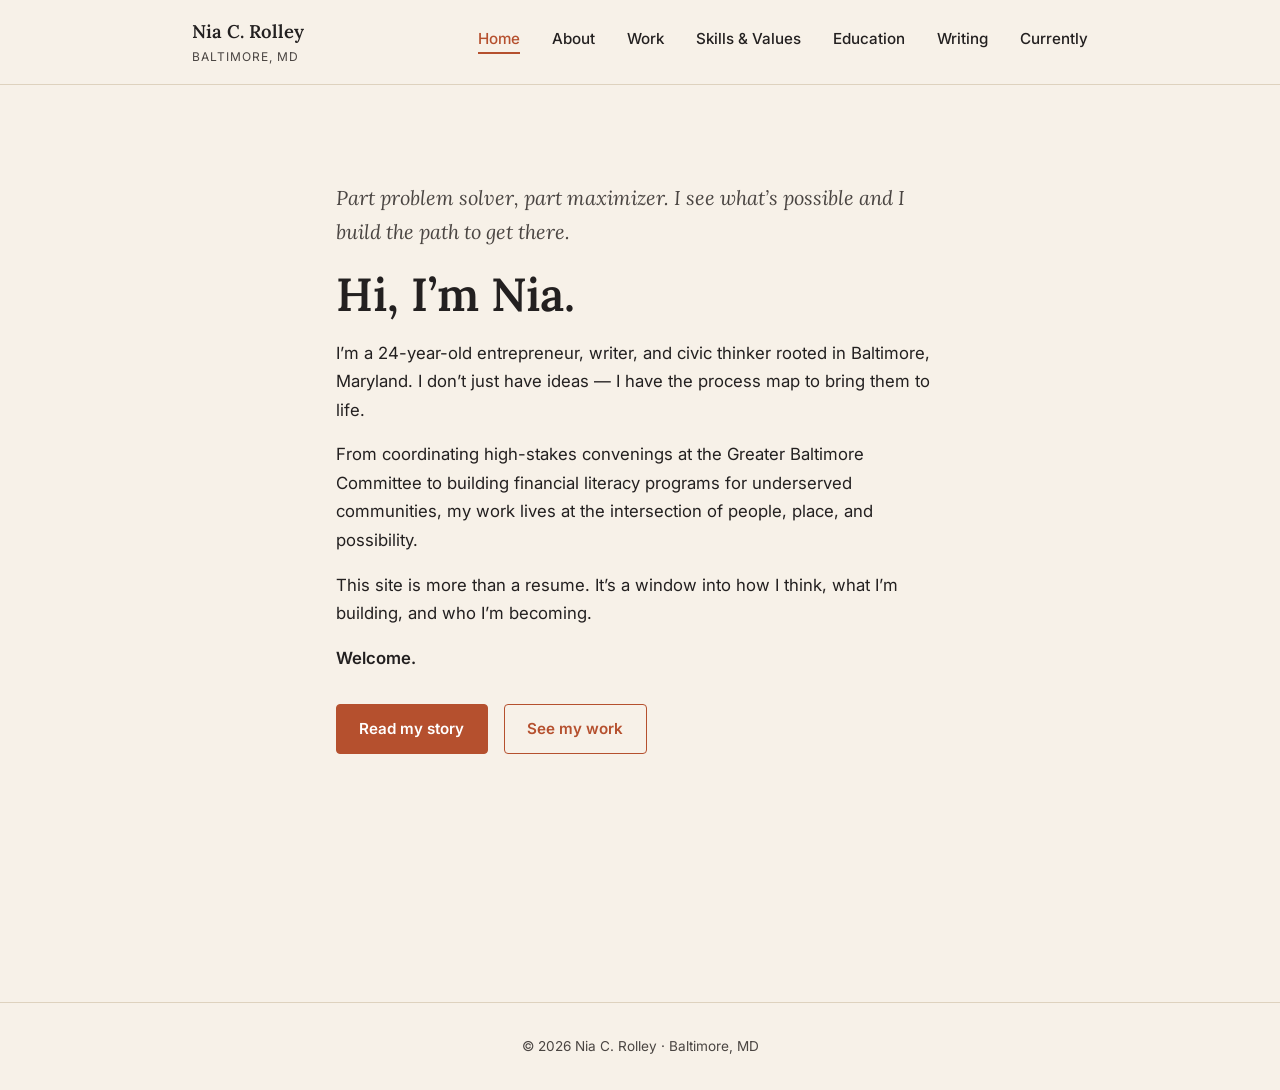
==== index.html @ 4105a6b1 "Initial commit: portfolio site with all 7 pages Plain HTML/CSS/JS static site for Nia C. Rolley's pe" ====
<!DOCTYPE html>
<html lang="en">
<head>
  <meta charset="UTF-8" />
  <meta name="viewport" content="width=device-width, initial-scale=1.0" />
  <title>Nia C. Rolley — Home</title>
  <meta name="description" content="Nia C. Rolley is an entrepreneur, writer, and civic thinker based in Baltimore, MD." />

  <!-- Google Fonts: Lora (headings) + Inter (body). See css/style.css section 1
       if you ever want to swap these out for different fonts. -->
  <link rel="preconnect" href="https://fonts.googleapis.com" />
  <link href="https://fonts.googleapis.com/css2?family=Lora:wght@500;600;700&family=Inter:wght@400;500;600&display=swap" rel="stylesheet" />

  <!-- Site stylesheet -->
  <link rel="stylesheet" href="css/style.css" />
</head>
<body>

  <!-- ============================= HEADER ============================= -->
  <!-- This same header block appears at the top of every page. If you add
       a new page to the site, copy this block into it and update the nav
       links to match. -->
  <header class="site-header">
    <div class="header-inner">
      <a href="index.html" class="site-title">
        Nia C. Rolley
        <span class="site-tagline">Baltimore, MD</span>
      </a>

      <button class="nav-toggle" aria-label="Toggle navigation menu" aria-expanded="false">
        <span></span><span></span><span></span>
      </button>

      <nav aria-label="Main navigation">
        <ul class="nav-list">
          <li><a href="index.html">Home</a></li>
          <li><a href="about.html">About</a></li>
          <li><a href="work.html">Work</a></li>
          <li><a href="skills-and-values.html">Skills &amp; Values</a></li>
          <li><a href="education.html">Education</a></li>
          <li><a href="writing.html">Writing</a></li>
          <li><a href="currently.html">Currently</a></li>
        </ul>
      </nav>
    </div>
  </header>

  <!-- ============================== MAIN =============================== -->
  <main>

    <!-- Hero: the big opening statement -->
    <section class="hero">
      <div class="container">
        <p class="lede">Part problem solver, part maximizer. I see what&rsquo;s possible and I build the path to get there.</p>
        <h1>Hi, I&rsquo;m Nia.</h1>
        <p>I&rsquo;m a 24-year-old entrepreneur, writer, and civic thinker rooted in Baltimore, Maryland. I don&rsquo;t just have ideas &mdash; I have the process map to bring them to life.</p>
        <p>From coordinating high-stakes convenings at the Greater Baltimore Committee to building financial literacy programs for underserved communities, my work lives at the intersection of people, place, and possibility.</p>
        <p>This site is more than a resume. It&rsquo;s a window into how I think, what I&rsquo;m building, and who I&rsquo;m becoming.</p>
        <p><strong>Welcome.</strong></p>

        <div class="btn-group">
          <a href="about.html" class="btn">Read my story</a>
          <a href="work.html" class="btn btn-outline">See my work</a>
        </div>
      </div>
    </section>

  </main>

  <!-- ============================= FOOTER =============================== -->
  <footer class="site-footer">
    <p>&copy; 2026 Nia C. Rolley &middot; Baltimore, MD</p>
  </footer>

  <!-- Site script: handles nav highlighting + mobile menu toggle -->
  <script src="js/main.js"></script>
</body>
</html>
---- css/style.css ----
/* ==========================================================================
   NIA C. ROLLEY — SITE STYLES
   ==========================================================================
   This file controls the look of every page. It's organized top to bottom:

     1. Variables      -- all colors & fonts live here. Change a value once,
                           it updates everywhere on the site.
     2. Reset & base    -- resets browser defaults, sets up body text
     3. Layout          -- the shared page shell (container widths, spacing)
     4. Typography      -- headings, paragraphs, links, lists
     5. Header & nav     -- the top bar with the site title and menu
     6. Buttons & tags   -- small reusable UI pieces (buttons, "coming soon"
                           badges, pill labels)
     7. Components       -- bigger reusable blocks (hero, cards, job entries)
     8. Footer
     9. Responsive       -- adjustments for small screens (phones/tablets)

   Tip: search this file for a section header (e.g. "5. HEADER & NAV") to
   jump straight to the part you want to edit.
   ========================================================================== */


/* --------------------------------------------------------------------------
   1. VARIABLES
   These are "CSS custom properties." Think of them as named nicknames for
   values you use over and over. Change the hex code here once, and every
   place that uses var(--color-brick) updates automatically.
   -------------------------------------------------------------------------- */
:root {
  /* --- Color palette: "Brick & Ink" ---
     brick    = warm terracotta, used for links/headings/accents
     cream    = warm off-white, the main page background
     cream-alt = a slightly deeper cream, used for card backgrounds
     ink      = near-black, used for body text
     sage     = muted green, used for small secondary details */
  --color-brick: #B5502E;
  --color-brick-dark: #8F3F22;
  --color-cream: #F7F1E8;
  --color-cream-alt: #EFE5D5;
  --color-ink: #232020;
  --color-ink-soft: #4A4542; /* a lighter version of ink, for secondary text */
  --color-sage: #7A8B6F;
  --color-white: #FFFFFF;
  --color-border: #DED2BE; /* soft line color used for rules/dividers */

  /* --- Fonts ---
     heading = Lora (serif) — used for all headings, feels editorial/warm
     body    = Inter (sans-serif) — used for paragraphs, feels clean/readable
     Both are loaded from Google Fonts in the <head> of each HTML page. */
  --font-heading: "Lora", Georgia, "Times New Roman", serif;
  --font-body: "Inter", -apple-system, BlinkMacSystemFont, "Segoe UI", sans-serif;

  /* --- Spacing scale ---
     Using a consistent set of spacing values (instead of random numbers)
     keeps the whole site feeling intentional. */
  --space-xs: 0.5rem;
  --space-sm: 1rem;
  --space-md: 2rem;
  --space-lg: 3.5rem;
  --space-xl: 6rem;

  /* --- Layout widths --- */
  --content-width: 42rem;   /* comfortable reading width for paragraphs */
  --wide-width: 60rem;      /* wider width for the header, grids, etc. */
}


/* --------------------------------------------------------------------------
   2. RESET & BASE
   Browsers apply their own default spacing/sizing to elements. This section
   clears that out so we start from a predictable, clean slate.
   -------------------------------------------------------------------------- */
* {
  box-sizing: border-box; /* padding/borders no longer add to an element's width */
  margin: 0;
  padding: 0;
}

html {
  scroll-behavior: smooth;
}

body {
  font-family: var(--font-body);
  font-size: 1.05rem;
  line-height: 1.7;
  color: var(--color-ink);
  background-color: var(--color-cream);
}

img {
  max-width: 100%;
  display: block;
}

/* --------------------------------------------------------------------------
   3. LAYOUT
   .container centers content and keeps it from stretching edge-to-edge on
   wide screens. Most sections on the site sit inside one of these.
   -------------------------------------------------------------------------- */
.container {
  width: 100%;
  max-width: var(--content-width);
  margin: 0 auto;
  padding: 0 var(--space-md);
}

.container-wide {
  width: 100%;
  max-width: var(--wide-width);
  margin: 0 auto;
  padding: 0 var(--space-md);
}

main {
  display: block;
  padding-bottom: var(--space-xl);
}

section {
  padding-top: var(--space-lg);
}

/* A thin horizontal rule used to separate sections, echoing a printed
   program or broadsheet layout. */
.rule {
  border: none;
  border-top: 1px solid var(--color-border);
  margin: var(--space-lg) 0;
}


/* --------------------------------------------------------------------------
   4. TYPOGRAPHY
   -------------------------------------------------------------------------- */
h1, h2, h3, h4 {
  font-family: var(--font-heading);
  font-weight: 600;
  line-height: 1.25;
  color: var(--color-ink);
}

h1 {
  font-size: clamp(2rem, 5vw, 2.9rem);
  margin-bottom: var(--space-sm);
}

h2 {
  font-size: clamp(1.5rem, 3vw, 1.9rem);
  margin-bottom: var(--space-sm);
  color: var(--color-brick);
}

h3 {
  font-size: 1.25rem;
  margin-bottom: var(--space-xs);
}

p {
  margin-bottom: var(--space-sm);
  max-width: 65ch; /* keeps paragraph lines from getting too wide to read comfortably */
}

.lede {
  /* An intro/opening paragraph, styled slightly larger for emphasis. */
  font-size: 1.25rem;
  color: var(--color-ink-soft);
  font-family: var(--font-heading);
  font-style: italic;
}

a {
  color: var(--color-brick);
  text-decoration: underline;
  text-decoration-color: var(--color-border);
  text-underline-offset: 3px;
  transition: color 0.15s ease, text-decoration-color 0.15s ease;
}

a:hover {
  color: var(--color-brick-dark);
  text-decoration-color: var(--color-brick-dark);
}

ul, ol {
  margin: 0 0 var(--space-sm) var(--space-md);
}

li {
  margin-bottom: var(--space-xs);
}

strong {
  font-weight: 600;
}


/* --------------------------------------------------------------------------
   5. HEADER & NAV
   -------------------------------------------------------------------------- */
.site-header {
  position: sticky;
  top: 0;
  z-index: 10;
  background-color: var(--color-cream);
  border-bottom: 1px solid var(--color-border);
}

.header-inner {
  max-width: var(--wide-width);
  margin: 0 auto;
  padding: var(--space-sm) var(--space-md);
  display: flex;
  align-items: center;
  justify-content: space-between;
  flex-wrap: wrap;
}

.site-title {
  font-family: var(--font-heading);
  font-weight: 600;
  font-size: 1.15rem;
  color: var(--color-ink);
  text-decoration: none;
}

.site-title:hover {
  color: var(--color-brick);
}

.site-tagline {
  display: block;
  font-family: var(--font-body);
  font-size: 0.75rem;
  font-weight: 400;
  color: var(--color-ink-soft);
  text-transform: uppercase;
  letter-spacing: 0.08em;
}

/* The nav menu itself */
.nav-list {
  list-style: none;
  display: flex;
  gap: var(--space-md);
  margin: 0;
}

.nav-list a {
  text-decoration: none;
  color: var(--color-ink);
  font-size: 0.95rem;
  font-weight: 500;
  padding: 0.25rem 0;
  border-bottom: 2px solid transparent;
}

.nav-list a:hover,
.nav-list a.active {
  color: var(--color-brick);
  border-bottom-color: var(--color-brick);
}

/* Hamburger button — hidden on desktop, shown on small screens (see
   section 9, RESPONSIVE, near the bottom of this file). */
.nav-toggle {
  display: none;
  flex-direction: column;
  justify-content: space-between;
  width: 26px;
  height: 18px;
  background: none;
  border: none;
  cursor: pointer;
  padding: 0;
}

.nav-toggle span {
  display: block;
  height: 2px;
  width: 100%;
  background-color: var(--color-ink);
}


/* --------------------------------------------------------------------------
   6. BUTTONS & TAGS
   -------------------------------------------------------------------------- */
.btn {
  display: inline-block;
  font-family: var(--font-body);
  font-weight: 600;
  font-size: 0.95rem;
  color: var(--color-white);
  background-color: var(--color-brick);
  padding: 0.7rem 1.4rem;
  border-radius: 4px;
  text-decoration: none;
  border: 1px solid var(--color-brick);
  transition: background-color 0.15s ease, color 0.15s ease;
}

.btn:hover {
  background-color: var(--color-brick-dark);
  border-color: var(--color-brick-dark);
  color: var(--color-white);
}

.btn-outline {
  background-color: transparent;
  color: var(--color-brick);
}

.btn-outline:hover {
  background-color: var(--color-brick);
  color: var(--color-white);
}

.btn-group {
  display: flex;
  gap: var(--space-sm);
  flex-wrap: wrap;
  margin-top: var(--space-md);
}

/* Small uppercase pill label, used for "Coming Soon" and section eyebrows */
.tag {
  display: inline-block;
  font-size: 0.7rem;
  font-weight: 600;
  text-transform: uppercase;
  letter-spacing: 0.08em;
  color: var(--color-white);
  background-color: var(--color-sage);
  padding: 0.25rem 0.65rem;
  border-radius: 3px;
}

.eyebrow {
  display: block;
  font-size: 0.8rem;
  font-weight: 600;
  text-transform: uppercase;
  letter-spacing: 0.1em;
  color: var(--color-sage);
  margin-bottom: var(--space-xs);
}


/* --------------------------------------------------------------------------
   7. COMPONENTS
   -------------------------------------------------------------------------- */

/* --- Hero (used at the top of the Home page) --- */
.hero {
  padding-top: var(--space-xl);
  padding-bottom: var(--space-lg);
}

/* --- Card: a bordered content block, used for jobs, writing entries, etc. --- */
.card {
  background-color: var(--color-cream-alt);
  border: 1px solid var(--color-border);
  border-radius: 6px;
  padding: var(--space-md);
  margin-bottom: var(--space-md);
}

.card h3 {
  font-family: var(--font-heading);
  color: var(--color-ink);
}

.card .role {
  color: var(--color-brick);
  font-weight: 600;
  display: block;
  margin-bottom: var(--space-xs);
}

.card p:last-child {
  margin-bottom: 0;
}

/* --- Coming soon card: a dashed, quieter variant of .card --- */
.card-coming-soon {
  background-color: transparent;
  border: 1px dashed var(--color-border);
  border-radius: 6px;
  padding: var(--space-md);
  margin-bottom: var(--space-md);
}

.card-coming-soon h3 {
  color: var(--color-ink-soft);
}

/* --- Value/skill list item with a bold lead-in term --- */
.value-item {
  margin-bottom: var(--space-sm);
  list-style: none;
  padding-left: var(--space-md);
  position: relative;
}

.value-item::before {
  content: "\2014"; /* em dash */
  position: absolute;
  left: 0;
  color: var(--color-brick);
}

/* --- Currently page: simple two-column definition-style layout --- */
.currently-item {
  margin-bottom: var(--space-lg);
}

.currently-item h3 {
  color: var(--color-brick);
  font-family: var(--font-body);
  text-transform: uppercase;
  font-size: 0.85rem;
  letter-spacing: 0.08em;
  margin-bottom: var(--space-xs);
}

/* --------------------------------------------------------------------------
   8. FOOTER
   -------------------------------------------------------------------------- */
.site-footer {
  border-top: 1px solid var(--color-border);
  padding: var(--space-md);
  margin-top: var(--space-xl);
}

.site-footer p {
  max-width: none;
  text-align: center;
  font-size: 0.85rem;
  color: var(--color-ink-soft);
  margin-bottom: 0;
}


/* --------------------------------------------------------------------------
   9. RESPONSIVE
   Below 700px wide (most phones), collapse the nav into a hamburger menu.
   -------------------------------------------------------------------------- */
@media (max-width: 700px) {
  .nav-toggle {
    display: flex;
  }

  .nav-list {
    display: none;
    flex-direction: column;
    width: 100%;
    gap: var(--space-sm);
    padding-top: var(--space-sm);
  }

  /* JS adds the "open" class to .nav-list when the hamburger is tapped */
  .nav-list.open {
    display: flex;
  }

  .header-inner {
    flex-direction: column;
    align-items: flex-start;
  }

  .header-inner .nav-toggle {
    position: absolute;
    top: var(--space-sm);
    right: var(--space-md);
  }

  .header-inner {
    position: relative;
  }
}
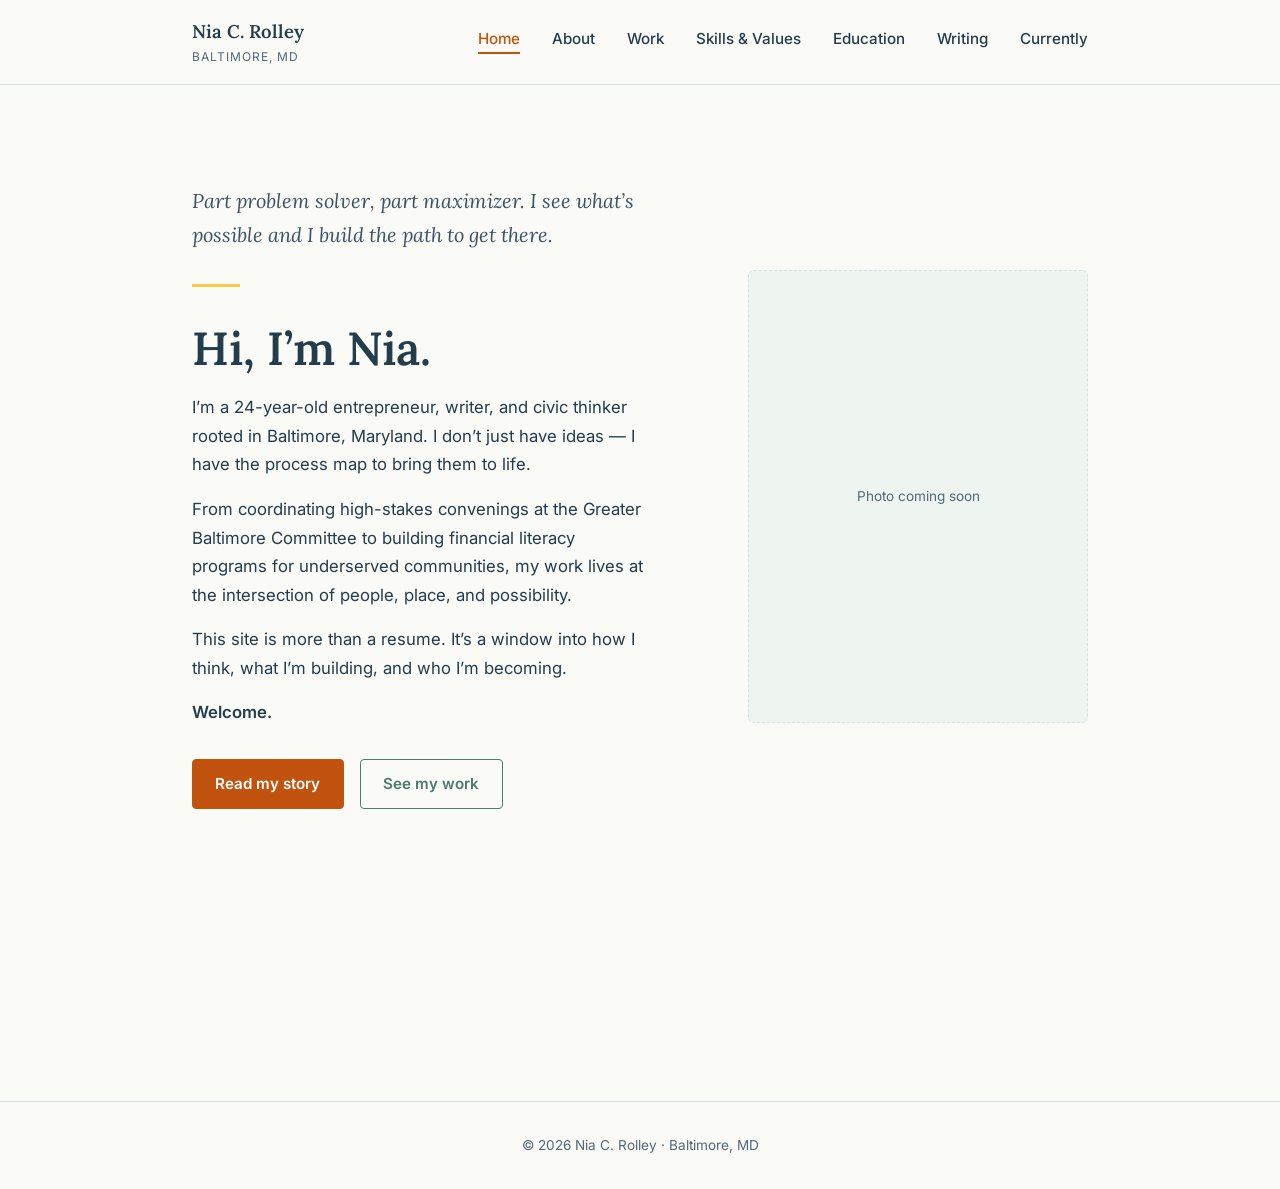
==== commit 39f4de99: "Add pull quotes, rework homepage hero, restructure Skills & Values, add school cards - About: Toni M" ====
--- a/index.html
+++ b/index.html
@@ -49,18 +49,31 @@
   <main>
 
     <!-- Hero: the big opening statement -->
-    <section class="hero">
-      <div class="container">
-        <p class="lede">Part problem solver, part maximizer. I see what&rsquo;s possible and I build the path to get there.</p>
-        <h1>Hi, I&rsquo;m Nia.</h1>
-        <p>I&rsquo;m a 24-year-old entrepreneur, writer, and civic thinker rooted in Baltimore, Maryland. I don&rsquo;t just have ideas &mdash; I have the process map to bring them to life.</p>
-        <p>From coordinating high-stakes convenings at the Greater Baltimore Committee to building financial literacy programs for underserved communities, my work lives at the intersection of people, place, and possibility.</p>
-        <p>This site is more than a resume. It&rsquo;s a window into how I think, what I&rsquo;m building, and who I&rsquo;m becoming.</p>
-        <p><strong>Welcome.</strong></p>
+    <section class="hero hero-home">
+      <div class="container-wide">
+        <div class="hero-grid">
 
-        <div class="btn-group">
-          <a href="about.html" class="btn">Read my story</a>
-          <a href="work.html" class="btn btn-outline">See my work</a>
+          <div class="hero-text">
+            <p class="lede">Part problem solver, part maximizer. I see what&rsquo;s possible and I build the path to get there.</p>
+            <h1>Hi, I&rsquo;m Nia.</h1>
+            <p>I&rsquo;m a 24-year-old entrepreneur, writer, and civic thinker rooted in Baltimore, Maryland. I don&rsquo;t just have ideas &mdash; I have the process map to bring them to life.</p>
+            <p>From coordinating high-stakes convenings at the Greater Baltimore Committee to building financial literacy programs for underserved communities, my work lives at the intersection of people, place, and possibility.</p>
+            <p>This site is more than a resume. It&rsquo;s a window into how I think, what I&rsquo;m building, and who I&rsquo;m becoming.</p>
+            <p><strong>Welcome.</strong></p>
+
+            <div class="btn-group">
+              <a href="about.html" class="btn">Read my story</a>
+              <a href="work.html" class="btn btn-outline">See my work</a>
+            </div>
+          </div>
+
+          <!-- Placeholder for a future headshot. Once you have a photo,
+               replace this whole <div> with:
+               <img src="assets/nia-photo.jpg" alt="Nia C. Rolley" style="border-radius:6px;" /> -->
+          <div class="hero-photo-placeholder">
+            Photo coming soon
+          </div>
+
         </div>
       </div>
     </section>
--- a/css/style.css
+++ b/css/style.css
@@ -27,21 +27,37 @@
    place that uses var(--color-brick) updates automatically.
    -------------------------------------------------------------------------- */
 :root {
-  /* --- Color palette: "Brick & Ink" ---
-     brick    = warm terracotta, used for links/headings/accents
-     cream    = warm off-white, the main page background
-     cream-alt = a slightly deeper cream, used for card backgrounds
-     ink      = near-black, used for body text
-     sage     = muted green, used for small secondary details */
-  --color-brick: #B5502E;
-  --color-brick-dark: #8F3F22;
-  --color-cream: #F7F1E8;
-  --color-cream-alt: #EFE5D5;
-  --color-ink: #232020;
-  --color-ink-soft: #4A4542; /* a lighter version of ink, for secondary text */
-  --color-sage: #7A8B6F;
+  /* --- Color palette: coolors.co/palette/233d4d-fe7f2d-fcca46-a1c181-619b8a ---
+     brick    = the palette's orange (#FE7F2D), darkened for use as link/button
+                text so it's readable — the raw orange is too light on cream
+     cream    = warm off-white, the main page background (not from the
+                palette — the palette is all accent colors, so this stays a
+                neutral backdrop for them to sit on)
+     cream-alt = a pale mint tint, used for card backgrounds
+     ink      = the palette's navy (#233D4D), used for body text
+     ink-soft = a lighter navy, for secondary/muted text
+     sage     = the palette's sage green (#A1C181), used for small badges
+     gold     = the palette's gold (#FCCA46), used sparingly as a highlight
+     teal     = the palette's teal (#619B8A), used for secondary buttons */
+  --color-brick: #C1530E;
+  --color-brick-dark: #9C4209;
+  --color-cream: #FAFAF7;
+  --color-cream-alt: #EEF5F1;
+  --color-ink: #233D4D;
+  --color-ink-soft: #52697A; /* a lighter version of ink, for secondary text */
+  --color-sage: #A1C181;
+  --color-gold: #FCCA46;
+  --color-teal: #619B8A;
+  --color-teal-dark: #4C7C6F;
   --color-white: #FFFFFF;
-  --color-border: #DED2BE; /* soft line color used for rules/dividers */
+  --color-border: #D7E1E4; /* soft line color used for rules/dividers */
+  --color-lede: #3B5364; /* a darker, more readable shade for the homepage tagline */
+
+  /* Approximate height of the sticky header, used to vertically center the
+     homepage hero within the remaining viewport space. If you change the
+     header's padding/font sizes enough that its height shifts noticeably,
+     nudge this value to match. */
+  --header-height: 4.75rem;
 
   /* --- Fonts ---
      heading = Lora (serif) — used for all headings, feels editorial/warm
@@ -121,6 +137,13 @@
   padding-top: var(--space-lg);
 }
 
+/* Sections used as jump-nav targets (id="...") get extra top clearance
+   so anchor links don't scroll them in underneath the sticky header
+   (and sticky sub-nav, on pages that have one). */
+section[id] {
+  scroll-margin-top: 8rem;
+}
+
 /* A thin horizontal rule used to separate sections, echoing a printed
    program or broadsheet layout. */
 .rule {
@@ -164,15 +187,27 @@
 .lede {
   /* An intro/opening paragraph, styled slightly larger for emphasis. */
   font-size: 1.25rem;
-  color: var(--color-ink-soft);
+  color: var(--color-lede);
   font-family: var(--font-heading);
   font-style: italic;
+  margin-bottom: var(--space-md);
+}
+
+/* A short accent bar under the lede, so it reads as a distinct beat from
+   the heading that follows rather than blurring into one block. */
+.lede::after {
+  content: "";
+  display: block;
+  width: 3rem;
+  height: 3px;
+  background-color: var(--color-gold);
+  margin-top: var(--space-md);
 }
 
 a {
   color: var(--color-brick);
   text-decoration: underline;
-  text-decoration-color: var(--color-border);
+  text-decoration-color: var(--color-gold);
   text-underline-offset: 3px;
   transition: color 0.15s ease, text-decoration-color 0.15s ease;
 }
@@ -308,11 +343,12 @@
 
 .btn-outline {
   background-color: transparent;
-  color: var(--color-brick);
+  color: var(--color-teal-dark);
+  border-color: var(--color-teal-dark);
 }
 
 .btn-outline:hover {
-  background-color: var(--color-brick);
+  background-color: var(--color-teal-dark);
   color: var(--color-white);
 }
 
@@ -330,7 +366,7 @@
   font-weight: 600;
   text-transform: uppercase;
   letter-spacing: 0.08em;
-  color: var(--color-white);
+  color: var(--color-ink); /* dark text on the light sage background, for readability */
   background-color: var(--color-sage);
   padding: 0.25rem 0.65rem;
   border-radius: 3px;
@@ -342,7 +378,7 @@
   font-weight: 600;
   text-transform: uppercase;
   letter-spacing: 0.1em;
-  color: var(--color-sage);
+  color: var(--color-teal-dark); /* the light sage/teal don't have enough contrast as small text */
   margin-bottom: var(--space-xs);
 }
 
@@ -351,10 +387,54 @@
    7. COMPONENTS
    -------------------------------------------------------------------------- */
 
-/* --- Hero (used at the top of the Home page) --- */
+/* --- Hero: the intro section at the top of every page (About, Work, etc.
+   each have their own, plus the homepage). Keep this the plain, simple
+   version — the homepage's extra vertical-centering behavior lives in
+   .hero-home below, so it doesn't leak onto every other page. --- */
 .hero {
   padding-top: var(--space-xl);
   padding-bottom: var(--space-lg);
+}
+
+/* --- Homepage-only hero treatment: vertically centers the content in the
+   space below the header, instead of it sitting right under the nav with
+   a big empty gap on tall screens. Applied together with .hero, e.g.
+   <section class="hero hero-home">, only on index.html. --- */
+.hero.hero-home {
+  min-height: calc(100vh - var(--header-height));
+  display: flex;
+  align-items: center;
+  padding-top: var(--space-lg);
+  padding-bottom: var(--space-lg);
+}
+
+/* Two-column layout: text on the left, a photo placeholder on the right.
+   grid-template-columns gives the text column a bit more room than the
+   photo column. On mobile this collapses to one column (see RESPONSIVE). */
+.hero-grid {
+  display: grid;
+  grid-template-columns: 1.15fr 0.85fr;
+  gap: var(--space-xl);
+  align-items: center;
+  width: 100%;
+}
+
+/* Stand-in for a future headshot/photo. Swap this for an <img> tag once
+   you have a photo — e.g. <img src="assets/nia-photo.jpg" alt="Nia Rolley"> —
+   and you can delete the .hero-photo-placeholder rule below. */
+.hero-photo-placeholder {
+  aspect-ratio: 3 / 4;
+  width: 100%;
+  border: 1px dashed var(--color-border);
+  border-radius: 6px;
+  background-color: var(--color-cream-alt);
+  display: flex;
+  align-items: center;
+  justify-content: center;
+  text-align: center;
+  padding: var(--space-md);
+  color: var(--color-ink-soft);
+  font-size: 0.85rem;
 }
 
 /* --- Card: a bordered content block, used for jobs, writing entries, etc. --- */
@@ -382,10 +462,72 @@
   margin-bottom: 0;
 }
 
+/* --- School cards (Education page): a faint state-outline watermark in
+   the back corner, plus a small two-tone accent bar in the school's
+   colors under its name. Both are additions on top of .card, not a
+   replacement for it. --- */
+.school-card {
+  position: relative;
+  overflow: hidden;
+}
+
+/* Everything real (text, list, etc.) sits in here, with z-index above
+   the background outline — see the stacking note on .state-outline. */
+.school-card-content {
+  position: relative;
+  z-index: 1;
+}
+
+.state-outline {
+  position: absolute;
+  bottom: -0.5rem;
+  right: -0.5rem;
+  width: 8rem;
+  z-index: 0;
+  pointer-events: none;
+}
+
+.state-outline svg {
+  width: 100%;
+  height: auto;
+  display: block;
+}
+
+.state-outline path {
+  fill: currentColor;
+}
+
+.state-outline--maryland {
+  color: #00205B; /* Morgan State blue, at low opacity below */
+  opacity: 0.07;
+}
+
+.state-outline--georgia {
+  color: #002D72; /* Spelman blue, at low opacity below */
+  opacity: 0.07;
+}
+
+.school-accent {
+  display: block;
+  width: 3rem;
+  height: 4px;
+  border-radius: 2px;
+  margin-bottom: var(--space-sm);
+}
+
+.school-accent--morgan {
+  background: linear-gradient(to right, #00205B 50%, #F68B1F 50%);
+}
+
+.school-accent--spelman {
+  background: linear-gradient(to right, #002D72 50%, #FFFFFF 50%);
+  border: 1px solid var(--color-border); /* keeps the white half visible against the card */
+}
+
 /* --- Coming soon card: a dashed, quieter variant of .card --- */
 .card-coming-soon {
   background-color: transparent;
-  border: 1px dashed var(--color-border);
+  border: 1px dashed var(--color-gold);
   border-radius: 6px;
   padding: var(--space-md);
   margin-bottom: var(--space-md);
@@ -395,19 +537,113 @@
   color: var(--color-ink-soft);
 }
 
-/* --- Value/skill list item with a bold lead-in term --- */
-.value-item {
+/* --- Value/teaching card grid: used on the Skills & Values page to turn
+   a list of short points (a bolded term + one sentence) into a scannable
+   2-up grid instead of a long vertical list. Stacks to 1 column on
+   mobile — see RESPONSIVE. --- */
+.value-grid {
+  display: grid;
+  grid-template-columns: 1fr 1fr;
+  gap: var(--space-md);
+  margin: var(--space-md) 0 var(--space-lg);
+}
+
+.value-card {
+  background-color: var(--color-cream-alt);
+  border: 1px solid var(--color-border);
+  border-radius: 6px;
+  padding: var(--space-md);
+}
+
+.value-card h3 {
+  font-family: var(--font-heading);
+  color: var(--color-brick);
+  font-size: 1.1rem;
+  margin-bottom: var(--space-xs);
+}
+
+.value-card p {
+  margin-bottom: 0;
+  max-width: none;
+}
+
+/* A small line icon, shown above the title on cards that have one (the
+   Teaching grid). Cards without a .card-icon (Core Values) just skip it. */
+.card-icon {
   margin-bottom: var(--space-sm);
-  list-style: none;
+}
+
+.card-icon svg {
+  width: 28px;
+  height: 28px;
+  display: block;
+  stroke: var(--color-brick);
+  fill: none;
+  stroke-width: 1.8;
+  stroke-linecap: round;
+  stroke-linejoin: round;
+}
+
+/* --- Sub-navigation: quick jump links to sections on a long page.
+   Sits just under the main header, styled much lighter than it (no
+   background pill/buttons, smaller text) so it doesn't compete with the
+   primary nav. Sticks below the main header while scrolling so it stays
+   useful as a jump menu. --- */
+.subnav {
+  position: sticky;
+  top: var(--header-height);
+  z-index: 9;
+  background-color: var(--color-cream);
+  border-bottom: 1px solid var(--color-border);
+}
+
+.subnav-inner {
+  max-width: var(--wide-width);
+  margin: 0 auto;
+  padding: 0.6rem var(--space-md);
+  display: flex;
+  gap: var(--space-md);
+  flex-wrap: wrap;
+}
+
+.subnav a {
+  font-size: 0.8rem;
+  font-weight: 600;
+  color: var(--color-brick);
+  text-decoration: none;
+}
+
+.subnav a:hover {
+  text-decoration: underline;
+  text-decoration-color: var(--color-gold);
+}
+
+/* --- Pull quote: an inset editorial quote, used to break up long-form
+   text on pages like About. Matches the italic serif style of the
+   homepage tagline (.lede), with a terracotta rule on the left. --- */
+.pull-quote {
+  font-family: var(--font-heading);
+  font-style: italic;
+  font-size: 1.4rem;
+  line-height: 1.5;
+  color: var(--color-ink);
+  border-left: 3px solid var(--color-brick);
   padding-left: var(--space-md);
-  position: relative;
-}
-
-.value-item::before {
-  content: "\2014"; /* em dash */
-  position: absolute;
-  left: 0;
-  color: var(--color-brick);
+  margin: var(--space-lg) 0;
+  max-width: 34rem;
+}
+
+.pull-quote p {
+  margin-bottom: var(--space-xs);
+  max-width: none;
+}
+
+.pull-quote cite {
+  display: block;
+  font-family: var(--font-body);
+  font-style: normal;
+  font-size: 0.9rem;
+  color: var(--color-ink-soft);
 }
 
 /* --- Currently page: simple two-column definition-style layout --- */
@@ -478,4 +714,32 @@
   .header-inner {
     position: relative;
   }
-}
+
+  /* Stack the hero's text/photo columns instead of sitting side by side,
+     and drop the forced full-viewport height so the page doesn't leave a
+     tall empty gap below short content on phones. */
+  .hero.hero-home {
+    min-height: 0;
+  }
+
+  .hero-grid {
+    grid-template-columns: 1fr;
+    gap: var(--space-lg);
+  }
+
+  .hero-photo-placeholder {
+    max-width: 16rem;
+    margin: 0 auto;
+  }
+
+  /* Stack the value/teaching cards to a single column on small screens. */
+  .value-grid {
+    grid-template-columns: 1fr;
+  }
+
+  /* The sub-nav's links can wrap to two lines on narrow phones — a bit
+     more vertical breathing room keeps that readable. */
+  .subnav-inner {
+    gap: var(--space-sm) var(--space-md);
+  }
+}
